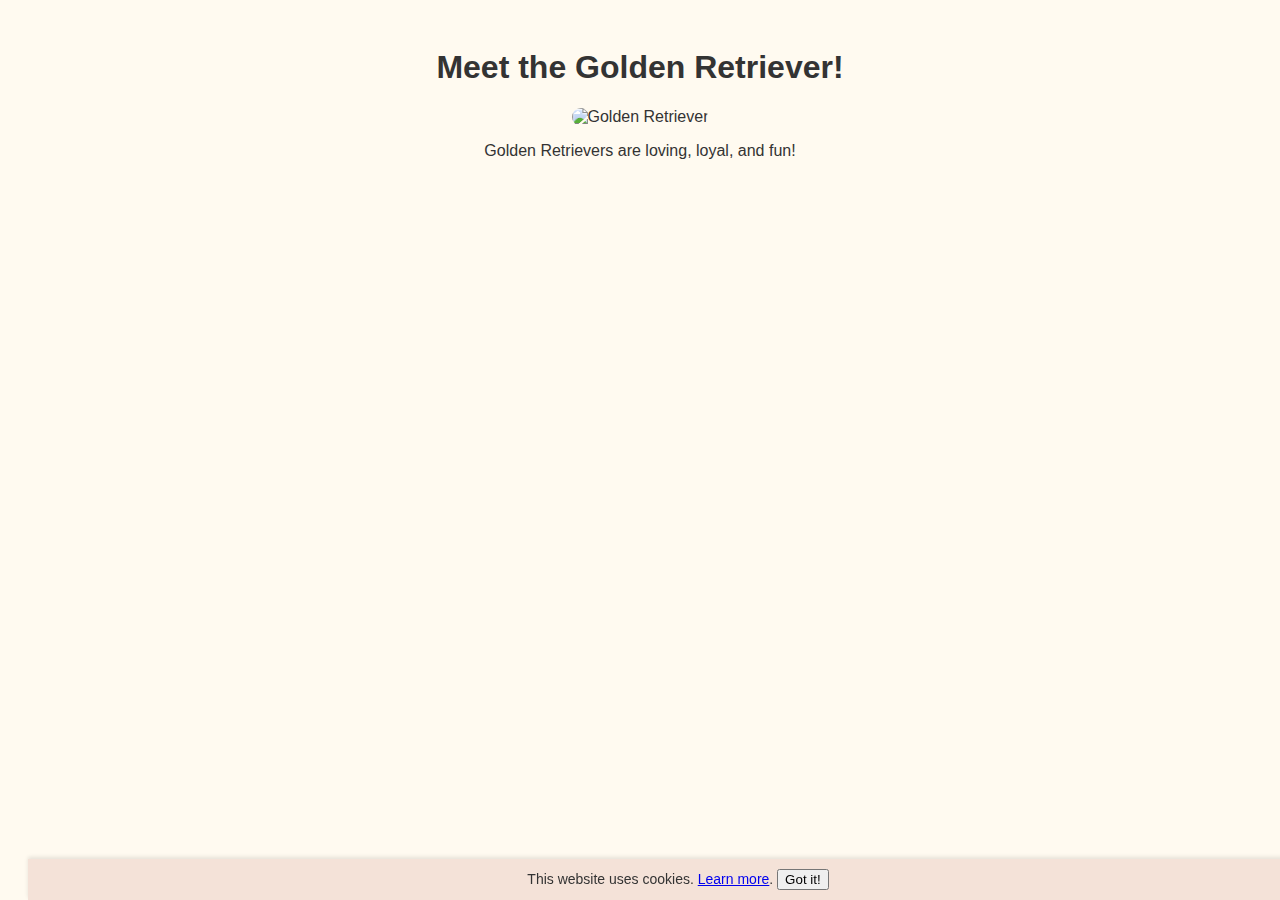
==== index.html @ 2615d696 "Initial commit - Golden Retriever site" ====
<!DOCTYPE html>
<html lang="en">
<head>
  <meta charset="UTF-8" />
  <meta name="viewport" content="width=device-width, initial-scale=1.0"/>
  <title>Golden Retriever Love</title>
  <link rel="stylesheet" href="style.css" />
  <!-- Google Analytics (final version only) -->
  <script async src="https://www.googletagmanager.com/gtag/js?id=G-XXXXXXX"></script>
  <script>
    window.dataLayer = window.dataLayer || [];
    function gtag(){ dataLayer.push(arguments); }
    gtag('js', new Date());
    gtag('config', 'G-XXXXXXX'); // Replace with your GA ID
  </script>
</head>
<body>
  <div class="container">
    <h1>Meet the Golden Retriever!</h1>
    <img src="https://images.unsplash.com/photo-1601758174501-9a46c2eeb3f9" alt="Golden Retriever" />
    <p>Golden Retrievers are loving, loyal, and fun!</p>
  </div>

  <div id="cookie-banner" class="cookie-banner">
    This website uses cookies. <a href="cookie-policy.html">Learn more</a>.
    <button onclick="acceptCookies()">Got it!</button>
  </div>

  <script>
    function acceptCookies() {
      document.getElementById("cookie-banner").style.display = "none";
    }
  </script>
</body>
</html>
---- style.css ----
body {
    font-family: Arial, sans-serif;
    background-color: #fffaf0;
    color: #333;
    text-align: center;
    padding: 20px;
  }
  
  .container img {
    max-width: 100%;
    height: auto;
    border-radius: 12px;
  }
  
  .cookie-banner {
    position: fixed;
    bottom: 0;
    background-color: #f4e2d8;
    padding: 10px;
    width: 100%;
    text-align: center;
    font-size: 14px;
    box-shadow: 0 -2px 4px rgba(0,0,0,0.1);
  }
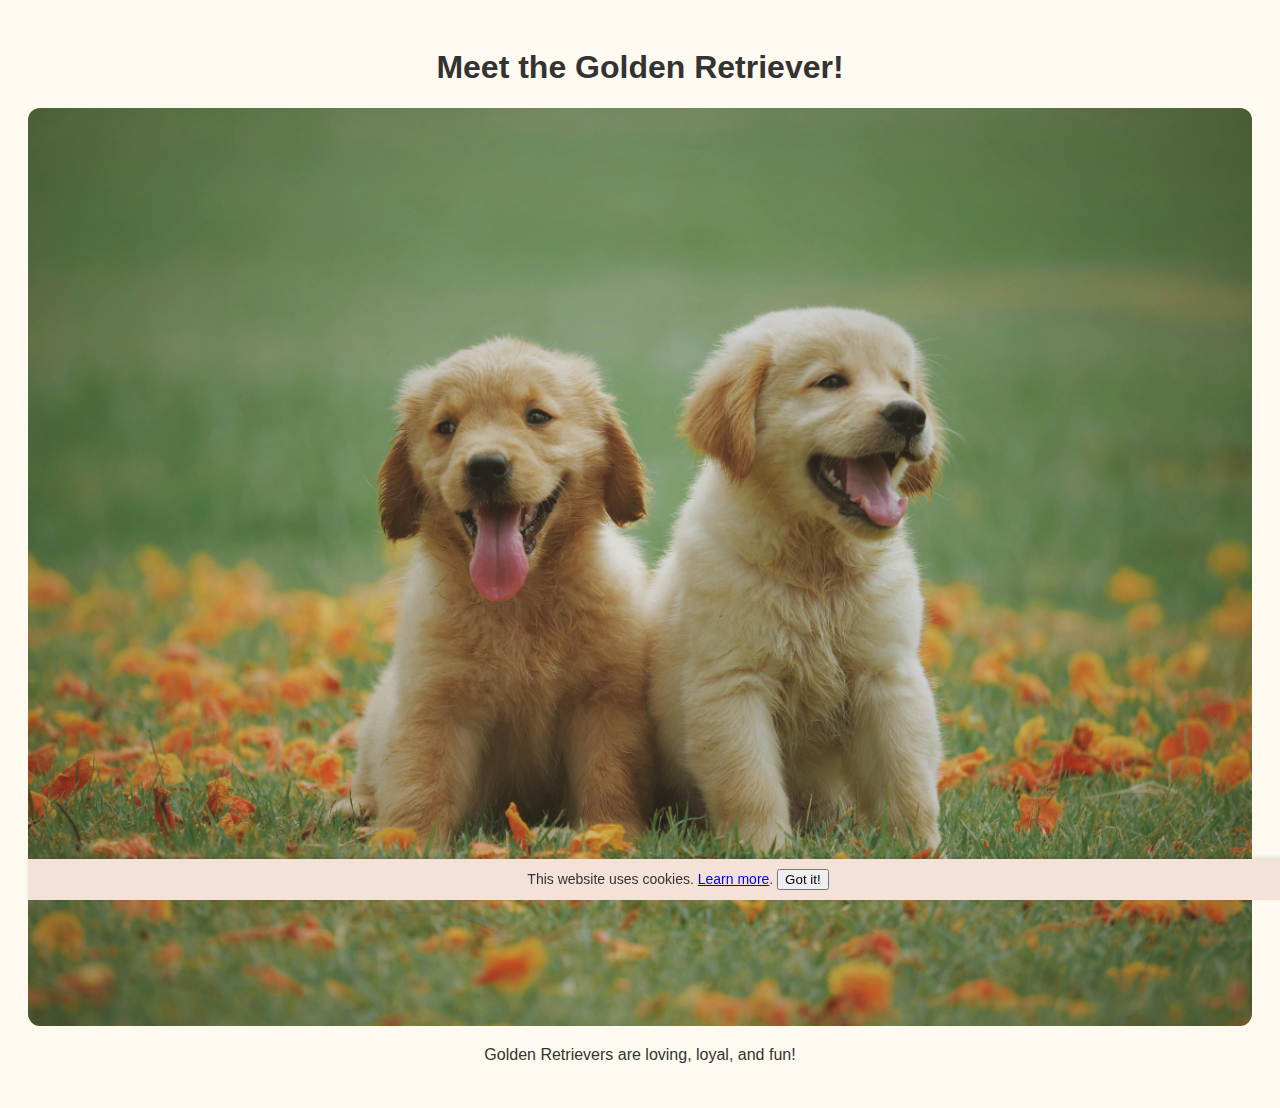
==== commit c392ee15: "updated" ====
--- a/index.html
+++ b/index.html
@@ -3,21 +3,21 @@
 <head>
   <meta charset="UTF-8" />
   <meta name="viewport" content="width=device-width, initial-scale=1.0"/>
-  <title>Golden Retriever Love</title>
+  <title>Golden Retriever</title>
   <link rel="stylesheet" href="style.css" />
-  <!-- Google Analytics (final version only) -->
+  
   <script async src="https://www.googletagmanager.com/gtag/js?id=G-XXXXXXX"></script>
   <script>
     window.dataLayer = window.dataLayer || [];
     function gtag(){ dataLayer.push(arguments); }
     gtag('js', new Date());
-    gtag('config', 'G-XXXXXXX'); // Replace with your GA ID
+    gtag('config', 'G-XXXXXXX'); 
   </script>
 </head>
 <body>
   <div class="container">
     <h1>Meet the Golden Retriever!</h1>
-    <img src="https://images.unsplash.com/photo-1601758174501-9a46c2eeb3f9" alt="Golden Retriever" />
+    <img src="dog.jpg" alt="Golden Retriever" />
     <p>Golden Retrievers are loving, loyal, and fun!</p>
   </div>
 
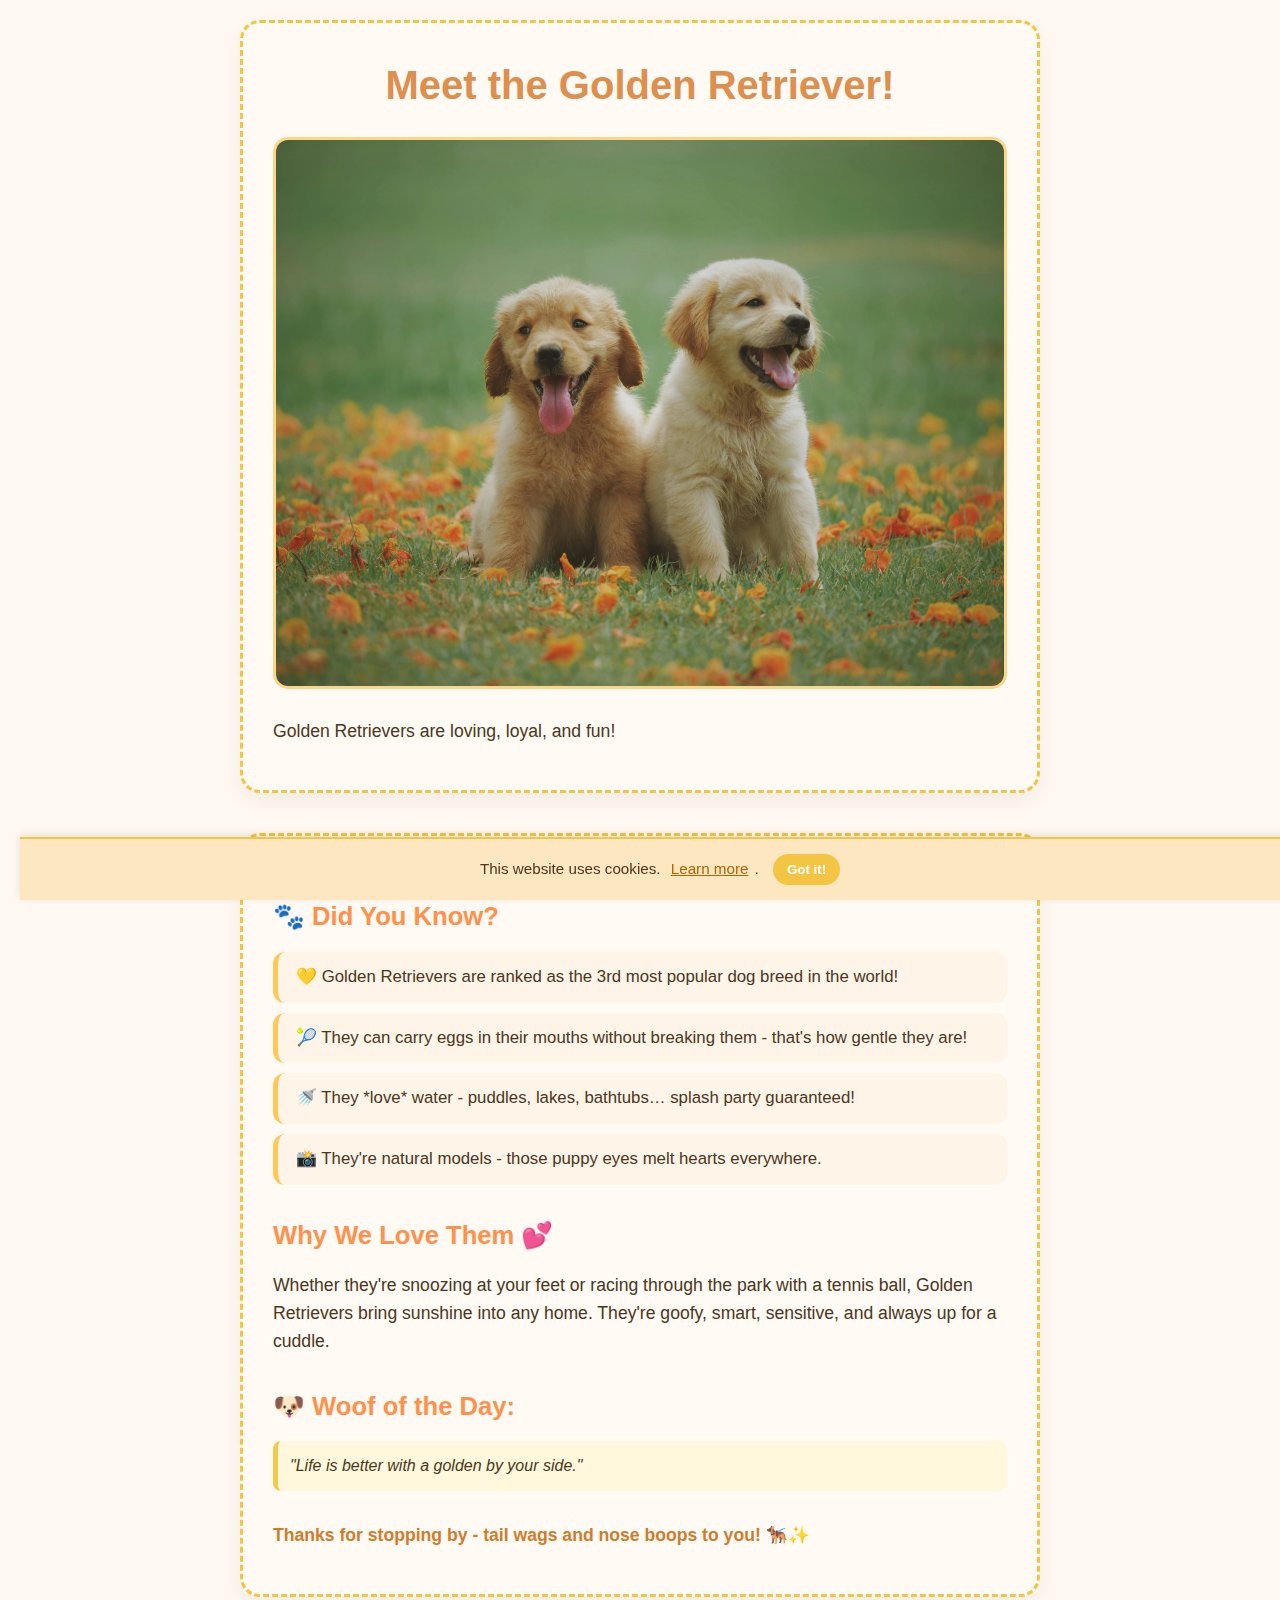
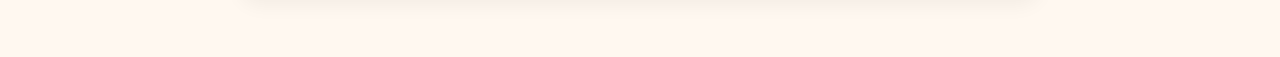
==== commit 649cc69a: "style & content updated" ====
--- a/index.html
+++ b/index.html
@@ -6,12 +6,12 @@
   <title>Golden Retriever</title>
   <link rel="stylesheet" href="style.css" />
   
-  <script async src="https://www.googletagmanager.com/gtag/js?id=G-XXXXXXX"></script>
+  <script async src="https://www.googletagmanager.com/gtag/js?id=G-YSBGSLWLBQ"></script>
   <script>
     window.dataLayer = window.dataLayer || [];
     function gtag(){ dataLayer.push(arguments); }
     gtag('js', new Date());
-    gtag('config', 'G-XXXXXXX'); 
+    gtag('config', 'G-YSBGSLWLBQ'); 
   </script>
 </head>
 <body>
@@ -19,6 +19,25 @@
     <h1>Meet the Golden Retriever!</h1>
     <img src="dog.jpg" alt="Golden Retriever" />
     <p>Golden Retrievers are loving, loyal, and fun!</p>
+  </div>
+
+  <div class="container">
+    <h2>🐾 Did You Know?</h2>
+    <ul class="fun-facts">
+      <li>💛 Golden Retrievers are ranked as the 3rd most popular dog breed in the world!</li>
+      <li>🎾 They can carry eggs in their mouths without breaking them - that's how gentle they are!</li>
+      <li>🚿 They *love* water - puddles, lakes, bathtubs… splash party guaranteed!</li>
+      <li>📸 They're natural models - those puppy eyes melt hearts everywhere.</li>
+    </ul>
+    <h2>Why We Love Them 💕</h2>
+    <p>Whether they're snoozing at your feet or racing through the park with a tennis ball, Golden Retrievers bring sunshine into any home. They're goofy, smart, sensitive, and always up for a cuddle.</p>
+
+    <h2>🐶 Woof of the Day:</h2>
+    <blockquote class="woof-quote">
+      "Life is better with a golden by your side."
+    </blockquote>
+
+    <p class="thank-you">Thanks for stopping by - tail wags and nose boops to you! 🐕‍🦺✨</p>
   </div>
 
   <div id="cookie-banner" class="cookie-banner">
--- a/style.css
+++ b/style.css
@@ -1,25 +1,117 @@
-body {
-    font-family: Arial, sans-serif;
-    background-color: #fffaf0;
-    color: #333;
-    text-align: center;
-    padding: 20px;
+* {
+    margin: 0;
+    padding: 0;
+    box-sizing: border-box;
   }
   
-  .container img {
-    max-width: 100%;
-    height: auto;
-    border-radius: 12px;
+  body {
+    font-family: 'Comic Sans MS', 'Arial Rounded MT Bold', sans-serif;
+    background-color: #fff8f0;
+    color: #4b3621;
+    padding: 20px;
+    line-height: 1.6;
   }
   
+ 
+  .container {
+    max-width: 800px;
+    margin: 0 auto;
+    background-color: #fffaf3;
+    border: 3px dashed #f4c542;
+    padding: 30px;
+    border-radius: 20px;
+    box-shadow: 0 8px 20px rgba(0, 0, 0, 0.05);
+    margin-bottom: 40px;
+  }
+  
+ 
+  h1 {
+    font-size: 2.5rem;
+    margin-bottom: 20px;
+    color: #de8f4e;
+    text-align: center;
+  }
+  
+  h2 {
+    font-size: 1.6rem;
+    margin-top: 30px;
+    margin-bottom: 15px;
+    color: #ff914d;
+  }
+  
+  
+  p {
+    font-size: 1.1rem;
+    margin-bottom: 15px;
+  }
+  
+ 
+  img {
+    width: 100%;
+    border-radius: 15px;
+    margin-bottom: 20px;
+    border: 3px solid #fdd588;
+  }
+  
+
+  .fun-facts {
+    list-style-type: none;
+    padding-left: 0;
+  }
+  
+  .fun-facts li {
+    background-color: #fef4e8;
+    padding: 12px 18px;
+    margin-bottom: 10px;
+    border-radius: 12px;
+    border-left: 5px solid #ffc857;
+    font-size: 1.05rem;
+  }
+  
+
+  .woof-quote {
+    font-style: italic;
+    background-color: #fff8dc;
+    padding: 12px;
+    border-left: 5px solid #f2c94c;
+    border-radius: 8px;
+  }
+  
+ 
+  .thank-you {
+    margin-top: 30px;
+    font-weight: bold;
+    font-size: 1.1rem;
+    color: #d17c2d;
+  }
+  
+
   .cookie-banner {
     position: fixed;
     bottom: 0;
-    background-color: #f4e2d8;
-    padding: 10px;
     width: 100%;
+    background-color: #fce7c1;
     text-align: center;
-    font-size: 14px;
-    box-shadow: 0 -2px 4px rgba(0,0,0,0.1);
+    padding: 15px;
+    font-size: 0.95rem;
+    border-top: 2px solid #f4c542;
+    box-shadow: 0 -2px 8px rgba(0, 0, 0, 0.1);
   }
-  +  
+  .cookie-banner a {
+    color: #b46400;
+    text-decoration: underline;
+    margin: 0 6px;
+  }
+  
+  .cookie-banner button {
+    background-color: #f4c542;
+    color: white;
+    border: none;
+    padding: 8px 14px;
+    margin-left: 10px;
+    border-radius: 20px;
+    font-weight: bold;
+    cursor: pointer;
+    transition: background-color
+  }  